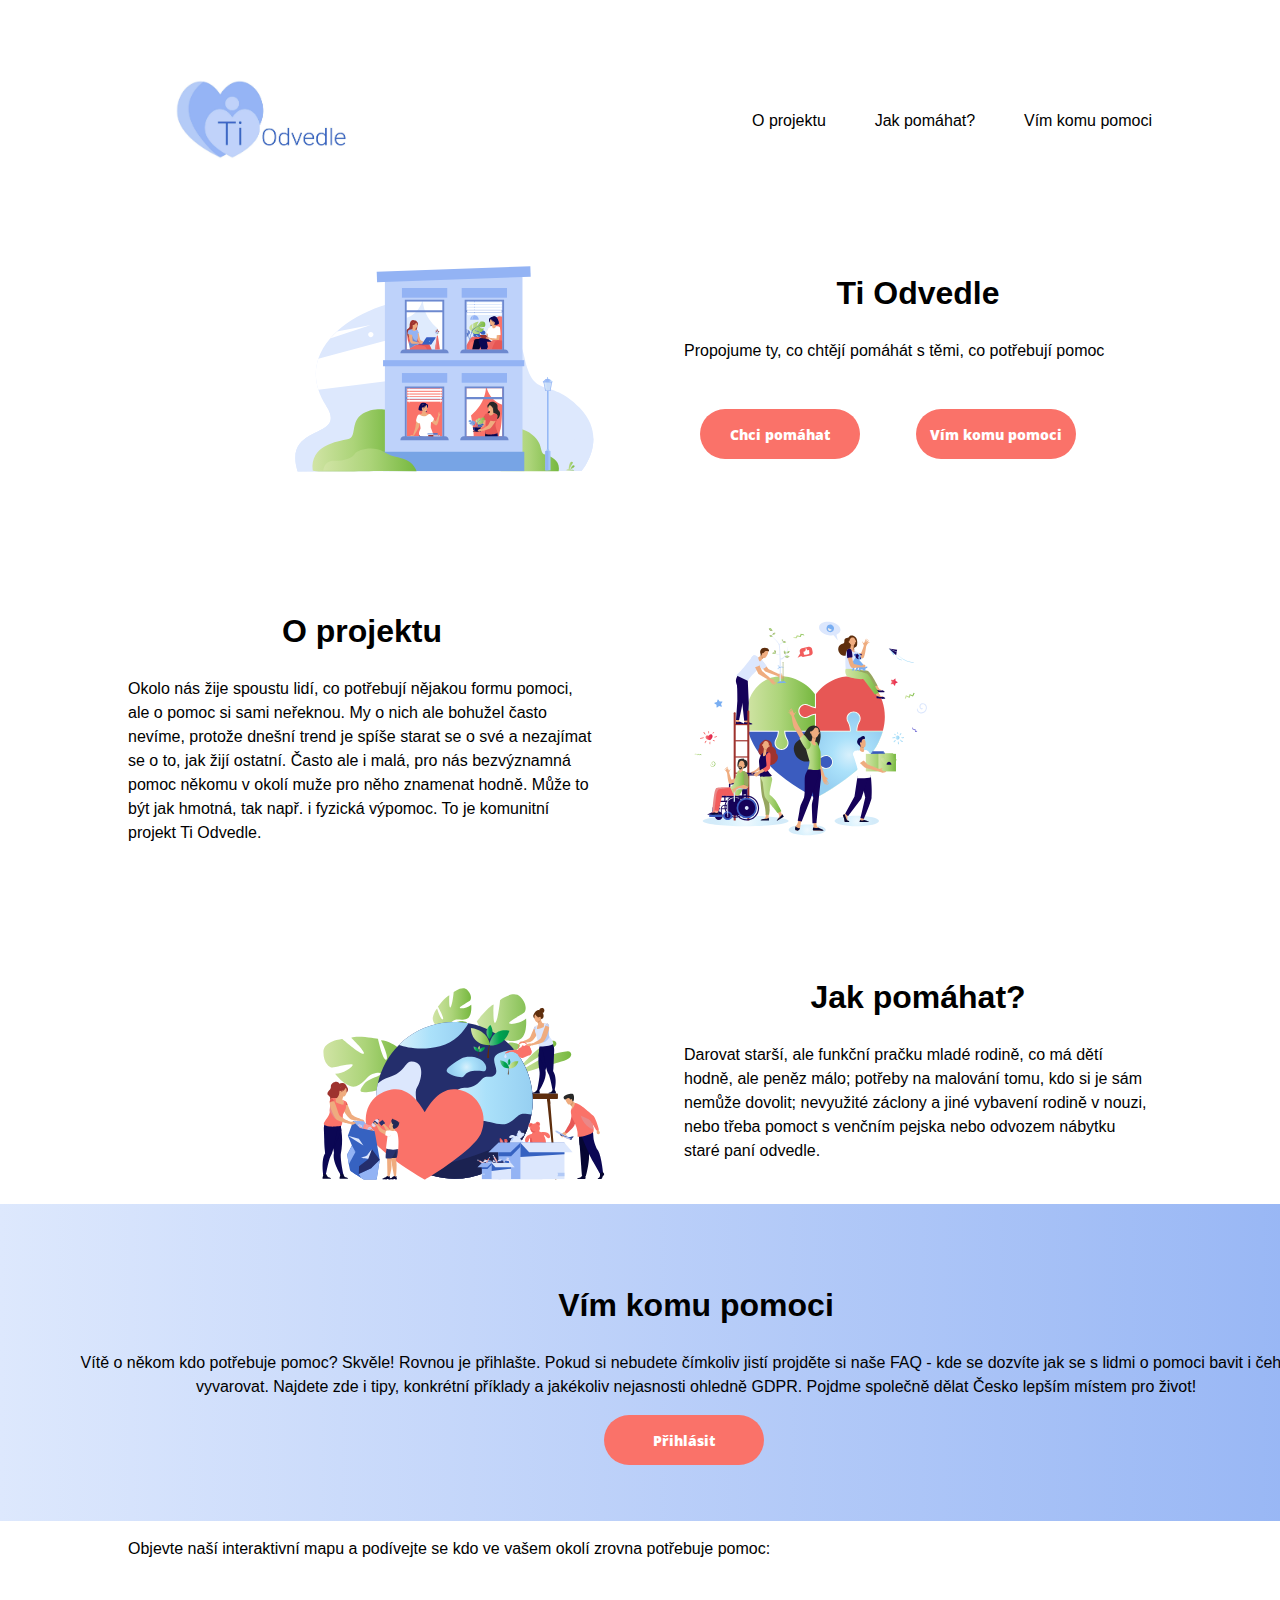
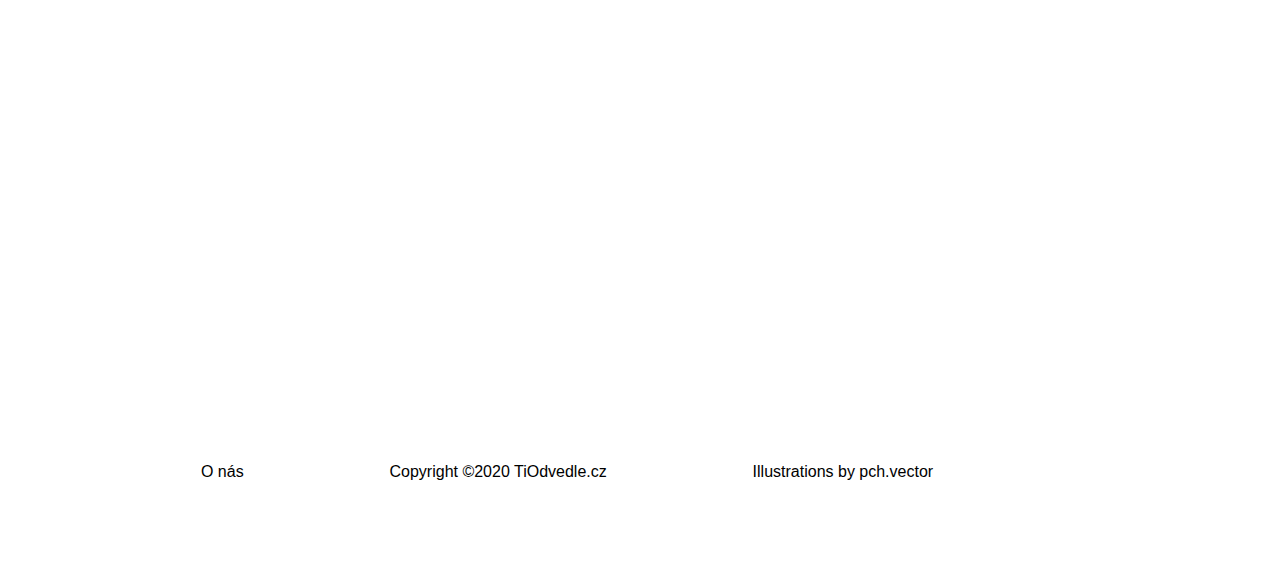
==== index.html @ 681b05ee "First prototype of the project" ====
<!DOCTYPE html>
<html lang="en">
  <head>
    <meta charset="UTF-8" />
    <meta name="viewport" content="width=device-width, initial-scale=1.0" />
    <link rel="stylesheet" href="style.css" />
    <link
    href="https://fonts.googleapis.com/css2?family=Open+Sans:wght@300&display=swap"
    rel="stylesheet"
  />
    <title>Ti Odvedle</title>
  </head>

  <body>
    <header class="header">
      <img class="logo" src="./img/tiodvedle.jpg" alt="Logo Ti Odvedle"/><a href="index.html"></a> 
      <div class="menu">
        <div class="menu__item" ><a href="oprojektu.html">O projektu</a></div>
        <div class="menu__item" ><a href="jakpomahat.html">Jak pomáhat?</a></div>
        <div class="menu__item" ><a href="vimkomupomoci.html">Vím komu pomoci</a></div>
      </div>
    </header>
    
    <div class="layout">
      <div class="layout__item layout__item--body">
        <h2>Ti Odvedle</h2>
        <p>Propojume ty, co chtějí pomáhát s těmi, co potřebují pomoc </p>
        <div class="buttons__first-paragraph">
        <button class="button__cta" href="jakpomahat.html">Chci pomáhat<button class="button__cta2" href="index.html">Vím komu pomoci</button>
      </div>
      </div>
      <div class="layout__item layout__item--figure">
        <img
          src="img/house.svg"
          alt="obrázek lidí v domě navzájem si pomáhajících a povídajících" 
        />
      </div>
    </div>

    <div class="layout">
      <div class="layout__item layout__item--body">
        <h2>O projektu</h2>
        <p>
          Okolo nás žije spoustu lidí, co potřebují nějakou formu pomoci, ale o
          pomoc si sami neřeknou. My o nich ale bohužel často nevíme, protože
          dnešní trend je spíše starat se o své a nezajímat se o to, jak žijí
          ostatní. Často ale i malá, pro nás bezvýznamná pomoc někomu v okolí
          muže pro něho znamenat hodně. Může to být jak hmotná, tak např. i
          fyzická výpomoc. To je komunitní projekt Ti Odvedle.
        </p>
      </div>

      <div class="layout__item layout__item--figure">
        <img src="img/heart.svg" alt="obrázek dobrovolníků šířících dobro"/>
        
      </div>
    </div>

    <div class="layout">
      <div class="layout__item layout__item--body">
        <h2>Jak pomáhat?</h2>
        <p>
          Darovat starší, ale funkční pračku mladé rodině, co má dětí hodně, ale
          peněz málo; potřeby na malování tomu, kdo si je sám nemůže dovolit;
          nevyužité záclony a jiné vybavení rodině v nouzi, nebo třeba pomoct s
          venčním pejska nebo odvozem nábytku staré paní odvedle.
        </p>
      </div>

      <div class="layout__item layout__item--figure">
        <img src="img/planet.svg" alt="dobrovolníci v oknech" />
      </div>
    </div>

    <div class="full-bleed">
      <h2>Vím komu pomoci</h2>
      <p>
        Vítě o někom kdo potřebuje pomoc? Skvěle! Rovnou je přihlašte. Pokud
        si nebudete čímkoliv jistí projděte si naše FAQ - kde se dozvíte jak
        se s lidmi o pomoci bavit i čeho se vyvarovat. Najdete zde i tipy,
        konkrétní příklady a jakékoliv nejasnosti ohledně GDPR. Pojdme
        společně dělat Česko lepším místem pro život!
      </p>
      <button id="button" a href=jakpomahat.html>Přihlásit</button>
    </div>
    <p class="item__map">Objevte naší interaktivní mapu a podívejte se kdo ve vašem okolí zrovna potřebuje pomoc:</p>
    <div class="map">
    <iframe src="https://www.google.com/maps/embed?pb=!1m18!1m12!1m3!1d81965.33191945635!2d14.395584892879217!3d50.05975878528689!2m3!1f0!2f0!3f0!3m2!1i1024!2i768!4f13.1!3m3!1m2!1s0x470b939c0970798b%3A0x400af0f66164090!2sPrague!5e0!3m2!1sen!2scz!4v1605491211658!5m2!1sen!2scz" width="1000" height="450" frameborder="0" style="border:0;" allowfullscreen="" aria-hidden="false" tabindex="0"></iframe>
  </div>

  <footer>
      <div class="footer">
        <div class="footer__item-onas">
          <a href="onas.html">O nás</div>

        <p class="footer__item-copyright">Copyright ©2020 TiOdvedle.cz</p>

        <div class="footer__item-illustrations">
          <a href="http://www.freepik.com"
          target="_blank"
          rel="noopener noreferrer"
          >Illustrations by pch.vector
      </div>
    </div>
  </div>
  </body>
</footer>
</html>
---- style.css ----
body {
  font-family: 'Open Sans', sans-serif;
  color: black;
}

.header {
  display: flex;
  justify-content: space-between;
  align-items: center;
}
a {
  text-decoration: none;
  color: black;
}

.footer {
  display: flex;
  margin: 0 auto;
  display: flex;
  flex-direction: row;
  justify-content: space-around;
  align-items: center;
  width: 100%;
  height: 10vh;
  font-size: 1rem;
}

.menu {
  display: flex;
  flex-basis: 400px;
  justify-content: space-between;
  align-items: center;
  color: black;
}

button {
  display: inline-block;
  height: 50px;
  width: 160px;
  margin: 0 40px 0 16px;
  box-sizing: border-box;
  border: transparent;
  border-radius: 60px;
  font-family: 'Open Sans', sans-serif;
  font-size: 14px;
  font-weight: 800;
  color: #ffffff;
  background-color: #fa7269;
  cursor: pointer;
  outline: none;
}
.button__cta {
  padding: 0 30px;
}

.buttons__first-paragraph {
  display: inline-block;
}
.mapa {
  display: flex;
  justify-content: center;
  height: 400px;
  width: 100%;
}

.michaela {
  display: flex;
  flex-basis: 600px;
  justify-content: center;
  align-items: center;
}
.michaela img {
  width: 200px;
  border-radius: 100px;
}

.michaela p {
  margin: 50px;
  width: 400px;
}

h2 {
  display: flex;
  justify-content: center;
  align-items: center;
}

.odkazy {
  display: flex;
  justify-content: center;
  align-items: center;
}

.kristyna {
  display: flex;
  flex-basis: 600px;
  justify-content: center;
  align-items: center;
}
.kristyna img {
  width: 200px;
  border-radius: 100px;
}

.kristyna p {
  margin: 50px;
  width: 400px;
}
.linkedin {
  display: block;
  width: 100px;
  height: 100px;
  background: url(img/linkedin.svg);
}
.github {
  display: block;
  width: 100px;
  height: 100px;
  background: url(img/github.svg);
}
.layout {
  display: -webkit-box;
  display: flex;
  flex-wrap: wrap;
  margin-top: -1em;
  margin-left: -3.5em;
  -webkit-box-align: center;
  align-items: center;
}
.layout:not(:first-of-type) {
  margin-top: 3em;
}
.layout:nth-child(even) {
  -webkit-box-orient: horizontal;
  -webkit-box-direction: reverse;
  flex-direction: row-reverse;
}
.layout__item {
  padding-top: 1em;
  padding-left: 3.5em;
}
.layout__item--body {
  -webkit-box-flex: 9999;
  flex-grow: 9999;
  flex-basis: 15rem;
}
.layout__item--figure {
  margin-right: auto;
  -webkit-box-flex: 1;
  flex-grow: 1;
}
@supports (
  (max-width: -webkit-max-content) or (max-width: -moz-max-content) or
    (max-width: max-content)
) {
  .layout__item--figure {
    min-width: 15rem;
    max-width: -webkit-max-content;
    max-width: -moz-max-content;
    max-width: max-content;
    flex-basis: 15rem;
    -webkit-box-flex: 99999;
    flex-grow: 99999;
  }
}

.full-bleed {
  background-image: linear-gradient(to right, #dde8fd, #93b3f4);
  display: inline-block;
  align-items: center;
  text-align: center;
  width: 100vw;
  position: relative;
  left: 50%;
  right: 50%;
  margin-left: -50vw;
  margin-right: -50vw;
  padding: 3.5rem;
}

.map {
  display: flex;
  align-items: center;
  text-align: center;
}
.item__map {
  display: flex;
  align-items: center;
  text-align: center;
}

body {
  max-width: 64em;
  margin-right: auto;
  margin-left: auto;
  padding: 3em 1em;
  line-height: 1.5em;
  font-family: sans-serif;
}

h2 {
  font-size: 2em;
  line-height: 1.2;
}

img {
  max-width: 100%;
  max-height: 100%;
  width: 500px;
  height: auto;
  vertical-align: middle;
}

.layout__item * + * {
  margin-top: 1em;
}

.logo {
  width: 300px;
}

.odkazy p {
  margin: 5px;
}
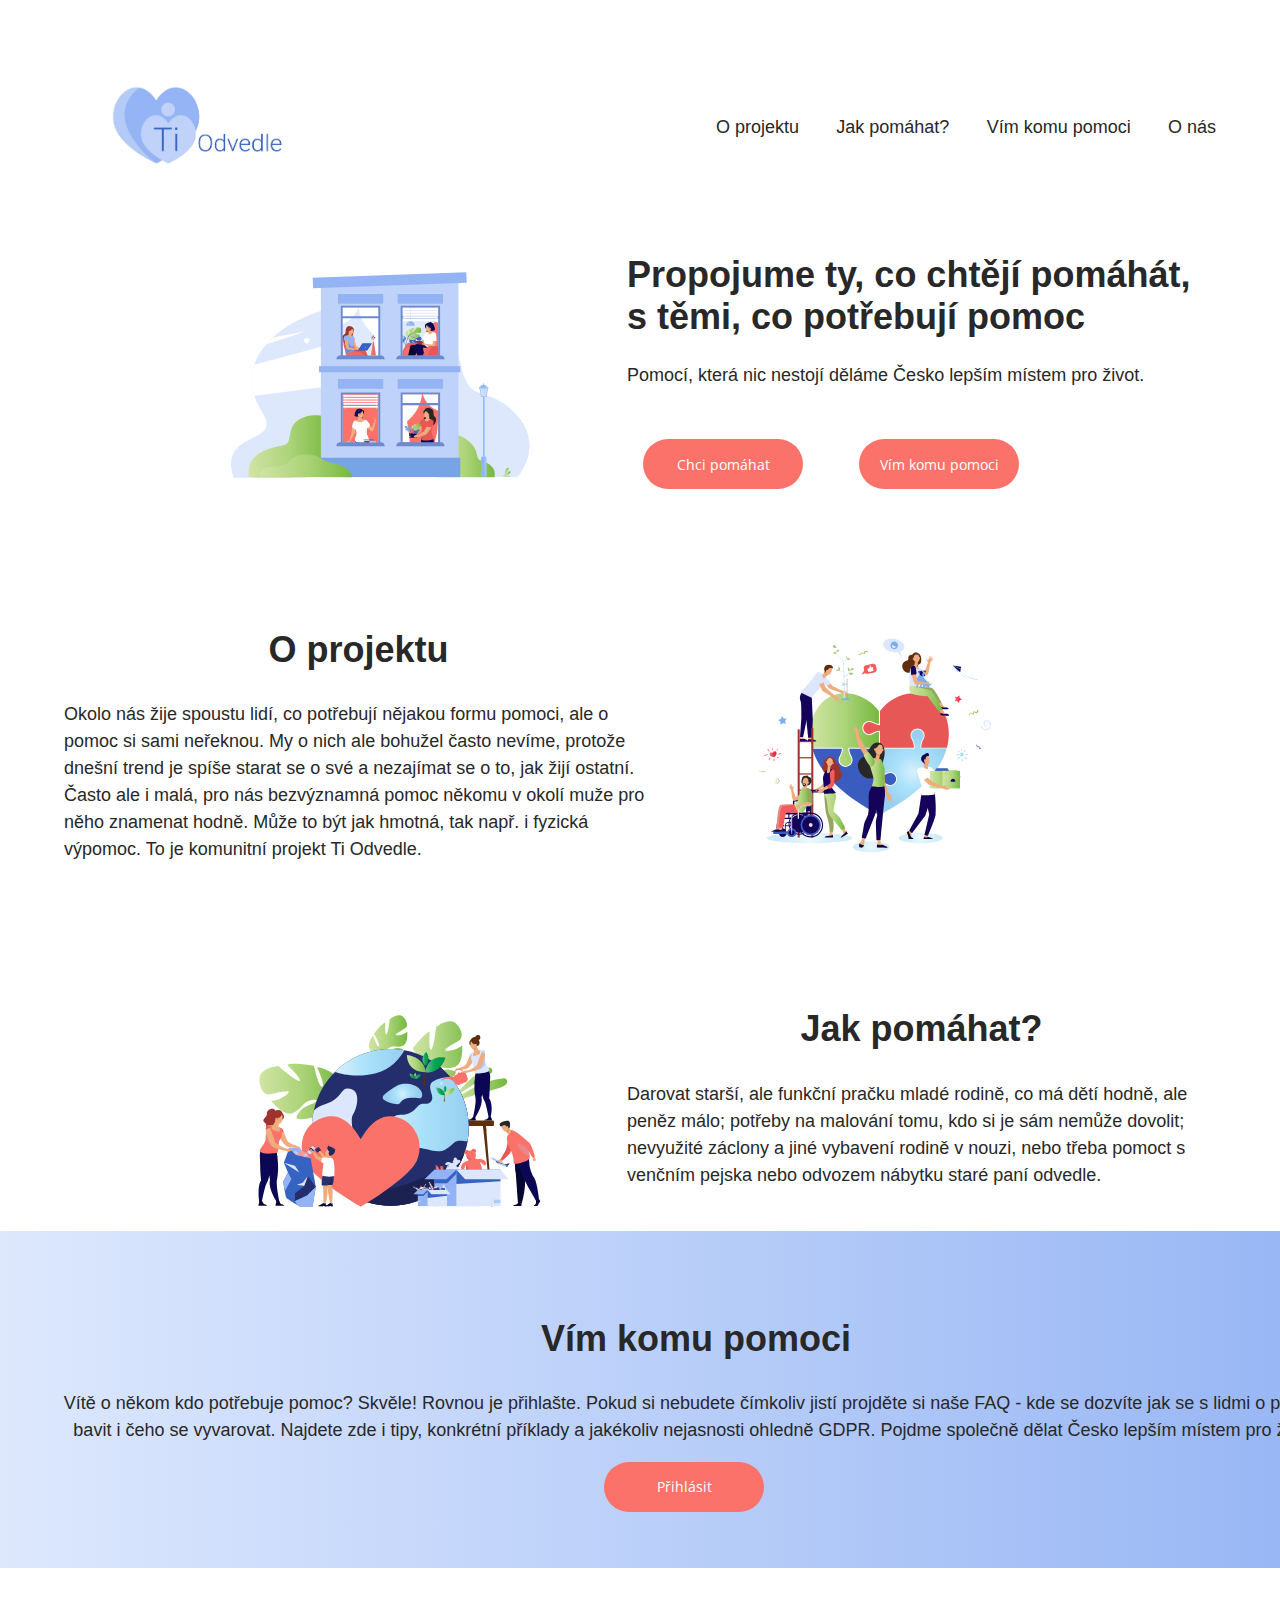
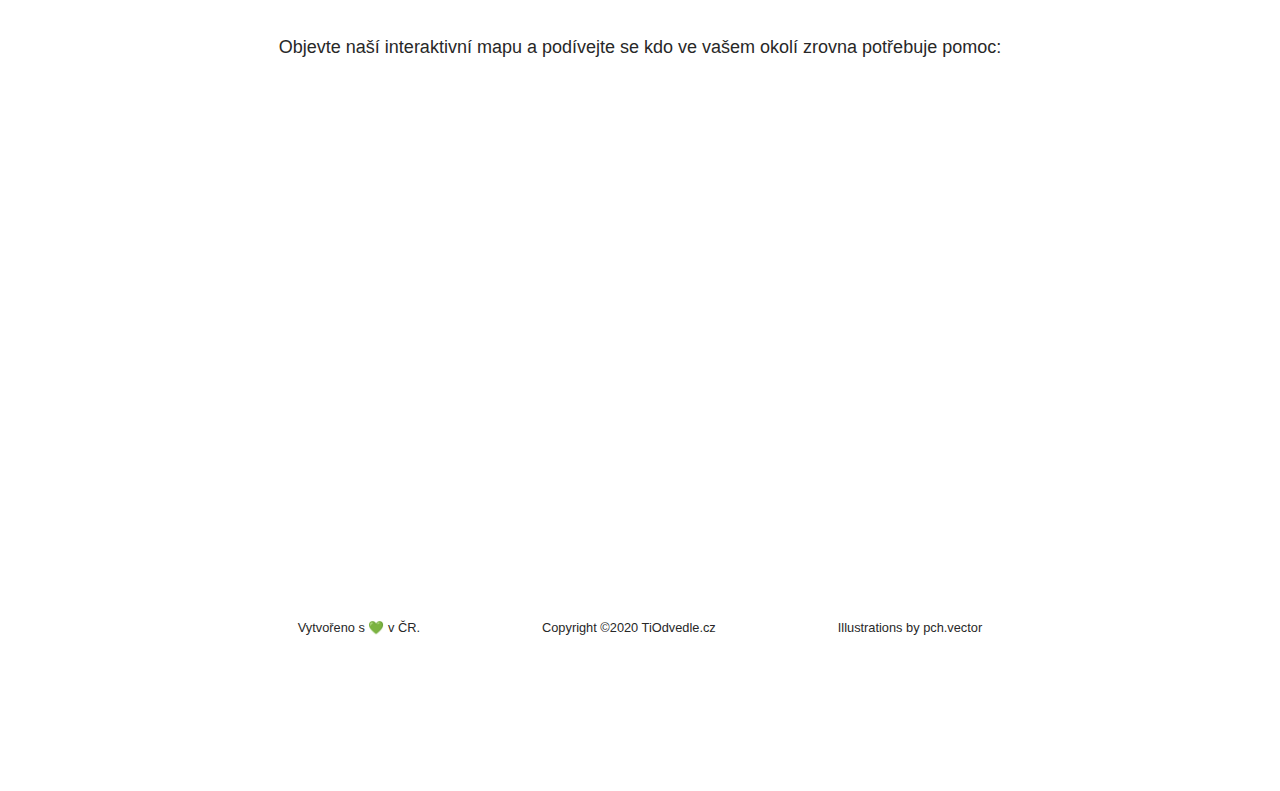
==== commit 7f33a414: "Prototype number 2" ====
--- a/index.html
+++ b/index.html
@@ -4,10 +4,8 @@
     <meta charset="UTF-8" />
     <meta name="viewport" content="width=device-width, initial-scale=1.0" />
     <link rel="stylesheet" href="style.css" />
-    <link
-    href="https://fonts.googleapis.com/css2?family=Open+Sans:wght@300&display=swap"
-    rel="stylesheet"
-  />
+    <link rel="preconnect" href="https://fonts.gstatic.com">
+    <link href="https://fonts.googleapis.com/css2?family=Open+Sans:wght@300&display=swap" rel="stylesheet"> 
     <title>Ti Odvedle</title>
   </head>
 
@@ -15,16 +13,18 @@
     <header class="header">
       <img class="logo" src="./img/tiodvedle.jpg" alt="Logo Ti Odvedle"/><a href="index.html"></a> 
       <div class="menu">
-        <div class="menu__item" ><a href="oprojektu.html">O projektu</a></div>
-        <div class="menu__item" ><a href="jakpomahat.html">Jak pomáhat?</a></div>
-        <div class="menu__item" ><a href="vimkomupomoci.html">Vím komu pomoci</a></div>
-      </div>
+        <a class="menu__item" href="oprojektu.html">O projektu</a></a>
+        <a class="menu__item" href="jakpomahat.html">Jak pomáhat?</a></a>
+        <a class="menu__item" href="vimkomupomoci.html">Vím komu pomoci</a>
+        <a class="menu__item" href="onas.html">O nás</a></div>
+          </div>
+
     </header>
     
     <div class="layout">
       <div class="layout__item layout__item--body">
-        <h2>Ti Odvedle</h2>
-        <p>Propojume ty, co chtějí pomáhát s těmi, co potřebují pomoc </p>
+        <h1>Propojume ty, co chtějí pomáhát, s těmi, co potřebují pomoc</h1>
+        <p>Pomocí, která nic nestojí děláme Česko lepším místem pro život. </p>
         <div class="buttons__first-paragraph">
         <button class="button__cta" href="jakpomahat.html">Chci pomáhat<button class="button__cta2" href="index.html">Vím komu pomoci</button>
       </div>
@@ -81,28 +81,25 @@
         konkrétní příklady a jakékoliv nejasnosti ohledně GDPR. Pojdme
         společně dělat Česko lepším místem pro život!
       </p>
-      <button id="button" a href=jakpomahat.html>Přihlásit</button>
+      <button id="button" href=jakpomahat.html>Přihlásit</button>
     </div>
-    <p class="item__map">Objevte naší interaktivní mapu a podívejte se kdo ve vašem okolí zrovna potřebuje pomoc:</p>
+    <p class="map__item">Objevte naší interaktivní mapu a podívejte se kdo ve vašem okolí zrovna potřebuje pomoc:</p>
     <div class="map">
     <iframe src="https://www.google.com/maps/embed?pb=!1m18!1m12!1m3!1d81965.33191945635!2d14.395584892879217!3d50.05975878528689!2m3!1f0!2f0!3f0!3m2!1i1024!2i768!4f13.1!3m3!1m2!1s0x470b939c0970798b%3A0x400af0f66164090!2sPrague!5e0!3m2!1sen!2scz!4v1605491211658!5m2!1sen!2scz" width="1000" height="450" frameborder="0" style="border:0;" allowfullscreen="" aria-hidden="false" tabindex="0"></iframe>
   </div>
 
   <footer>
-      <div class="footer">
-        <div class="footer__item-onas">
-          <a href="onas.html">O nás</div>
-
-        <p class="footer__item-copyright">Copyright ©2020 TiOdvedle.cz</p>
-
-        <div class="footer__item-illustrations">
-          <a href="http://www.freepik.com"
+    <div class="footer">
+        <a class="footer__item-saying">Vytvořeno s 💚 v ČR.</a>
+        <a class="footer__item-copyright">Copyright ©2020 TiOdvedle.cz</a>
+        <a class="footer__item-illustrations" href="http://www.freepik.com"
           target="_blank"
           rel="noopener noreferrer"
           >Illustrations by pch.vector
       </div>
     </div>
   </div>
+
   </body>
 </footer>
 </html>
--- a/style.css
+++ b/style.css
@@ -1,6 +1,7 @@
 body {
   font-family: 'Open Sans', sans-serif;
-  color: black;
+  font-size: 18px;
+  color: #282828;
 }
 
 .header {
@@ -10,24 +11,24 @@
 }
 a {
   text-decoration: none;
-  color: black;
+  color: #282828;
 }
 
 .footer {
-  display: flex;
   margin: 0 auto;
   display: flex;
   flex-direction: row;
   justify-content: space-around;
   align-items: center;
-  width: 100%;
+  width: 70%;
   height: 10vh;
-  font-size: 1rem;
+  font-size: 0.8rem;
+  padding: 3.5rem;
 }
 
 .menu {
   display: flex;
-  flex-basis: 400px;
+  flex-basis: 500px;
   justify-content: space-between;
   align-items: center;
   color: black;
@@ -43,7 +44,7 @@
   border-radius: 60px;
   font-family: 'Open Sans', sans-serif;
   font-size: 14px;
-  font-weight: 800;
+
   color: #ffffff;
   background-color: #fa7269;
   cursor: pointer;
@@ -56,11 +57,18 @@
 .buttons__first-paragraph {
   display: inline-block;
 }
-.mapa {
+.map {
   display: flex;
   justify-content: center;
   height: 400px;
   width: 100%;
+}
+
+.map__item {
+  display: flex;
+  justify-content: center;
+  align-items: center;
+  padding: 3rem;
 }
 
 .michaela {
@@ -79,10 +87,12 @@
   width: 400px;
 }
 
+h1,
 h2 {
   display: flex;
   justify-content: center;
   align-items: center;
+  line-height: normal;
 }
 
 .odkazy {
